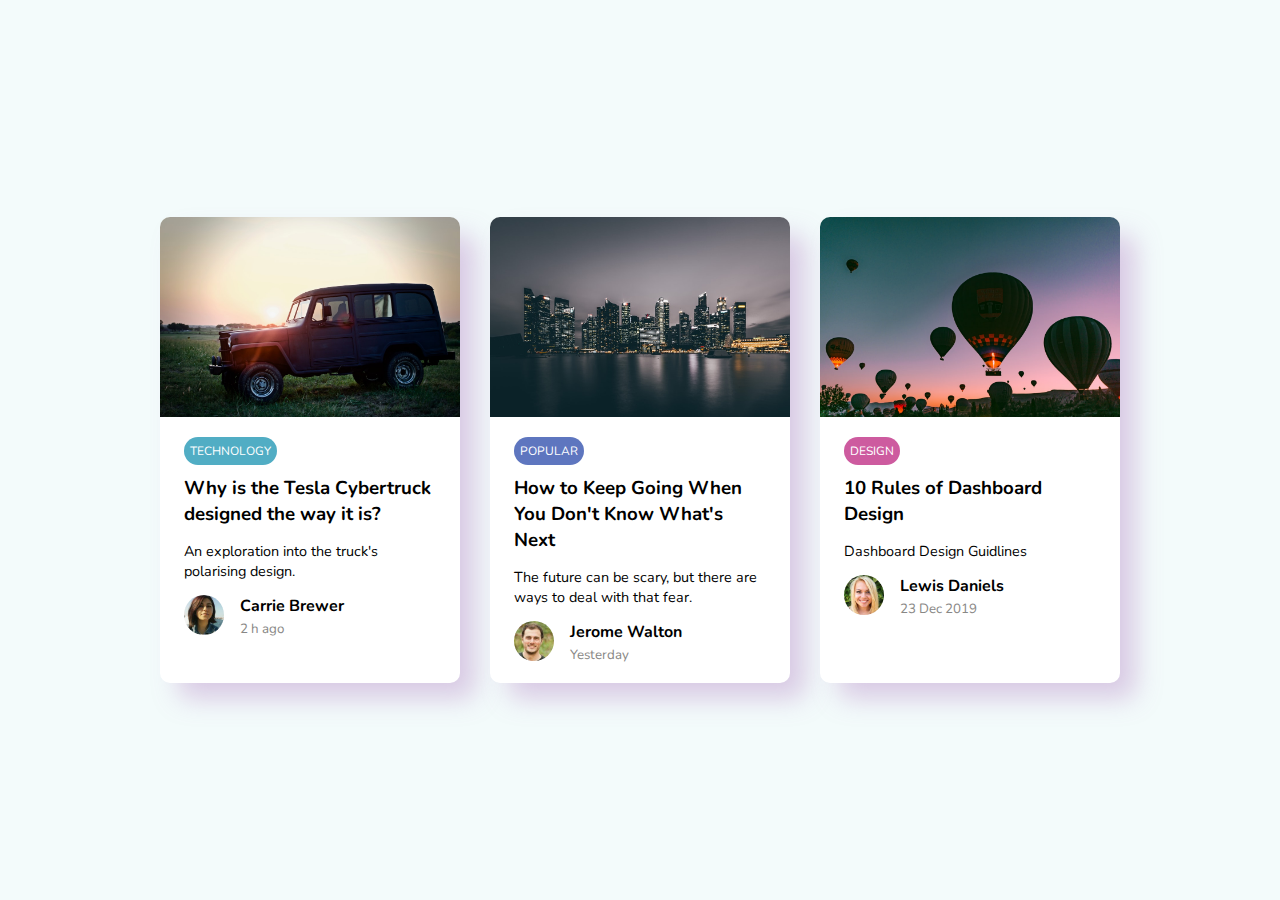
==== index.html @ bc8e4c73 "first commit" ====
<!DOCTYPE html>
<html lang="en">
  <head>
    <meta charset="UTF-8" />
    <meta http-equiv="X-UA-Compatible" content="IE=edge" />
    <meta name="viewport" content="width=device-width, initial-scale=1.0" />
    <title>Week-4-friday</title>
    <link rel="stylesheet" href="style.css" />
  </head>
  <body>
    <main class="container">
      <article class="card">
        <div class="card-header">
          <img src="images/rover.jpeg" alt="rover" />
        </div>
        <div class="card-body">
          <span class="pill pill-teal">technology</span>
          <h3>Why is the Tesla Cybertruck designed the way it is?</h3>
          <p>An exploration into the truck's polarising design.</p>
          <div class="user">
            <img src="images/user-1.jpg" alt="user-1" />
            <div class="user-info">
              <h4>Carrie Brewer</h4>
              <small>2 h ago</small>
            </div>
          </div>
        </div>
      </article>

      <article class="card">
        <div class="card-header">
          <img src="images/city.jpeg" alt="rover" />
        </div>
        <div class="card-body">
          <span class="pill pill-purple">popular</span>
          <h3>How to Keep Going When You Don't Know What's Next</h3>
          <p>
            The future can be scary, but there are ways to deal with that fear.
          </p>
          <div class="user">
            <img src="images/user-2.jpg" alt="user-2" />
            <div class="user-info">
              <h4>Jerome Walton</h4>
              <small>Yesterday</small>
            </div>
          </div>
        </div>
      </article>

      <article class="card">
        <div class="card-header">
          <img src="images/ballons.jpeg" alt="rover" />
        </div>
        <div class="card-body">
          <span class="pill pill-pink">design</span>
          <h3>10 Rules of Dashboard Design</h3>
          <p>Dashboard Design Guidlines</p>
          <div class="user">
            <img src="images/user-3.jpg" alt="user-3" />
            <div class="user-info">
              <h4>Lewis Daniels</h4>
              <small>23 Dec 2019</small>
            </div>
          </div>
        </div>
      </article>
    </main>
  </body>
</html>
---- style.css ----
@import url("https://fonts.googleapis.com/css2?family=Nunito:wght@400;500;600;700&display=swap");
* {
  margin: 0;
  padding: 0;
  box-sizing: border-box;
}

:root {
  --shadow-color: 286deg 36% 56%;
}

body {
  background-color: #f3fbfb;
  font-family: "Nunito", sans-serif;
  display: grid;
  place-items: center;
  min-height: 100vh;
}

.container {
  width: 960px;
  display: flex;
  justify-content: space-between;
}

.card {
  width: 300px;
  background-color: #fff;
  border-radius: 10px;
  box-shadow: 16.9px 16.9px 26.9px -2.5px hsl(var(--shadow-color) / 0.34);
  overflow: hidden;
}

.card-header img {
  width: 100%;
  object-fit: cover;
  height: 200px;
}

.card-body {
  padding: 1em 1.5em;
  min-height: 260px;
}

.pill {
  padding: 0.5em;
  font-size: 0.75rem;
  color: #fff;
  text-transform: uppercase;
  background-color: #fff;
  border-radius: 50px;
}

.pill-teal {
  background-color: #51adc4;
}

.pill-purple {
  background-color: #5e76bf;
}

.pill-pink {
  background-color: #cd5b9f;
}

.card-body h3 {
  margin: 0.75em 0;
}
.card-body p {
  font-size: 0.9rem;
  margin-bottom: 1em;
}

.user {
  display: flex;
  align-items: flex-start;
}

.user img {
  width: 40px;
  height: 40px;
  border-radius: 50%;
  margin-right: 1em;
}

.user-info small {
  color: #888785;
}
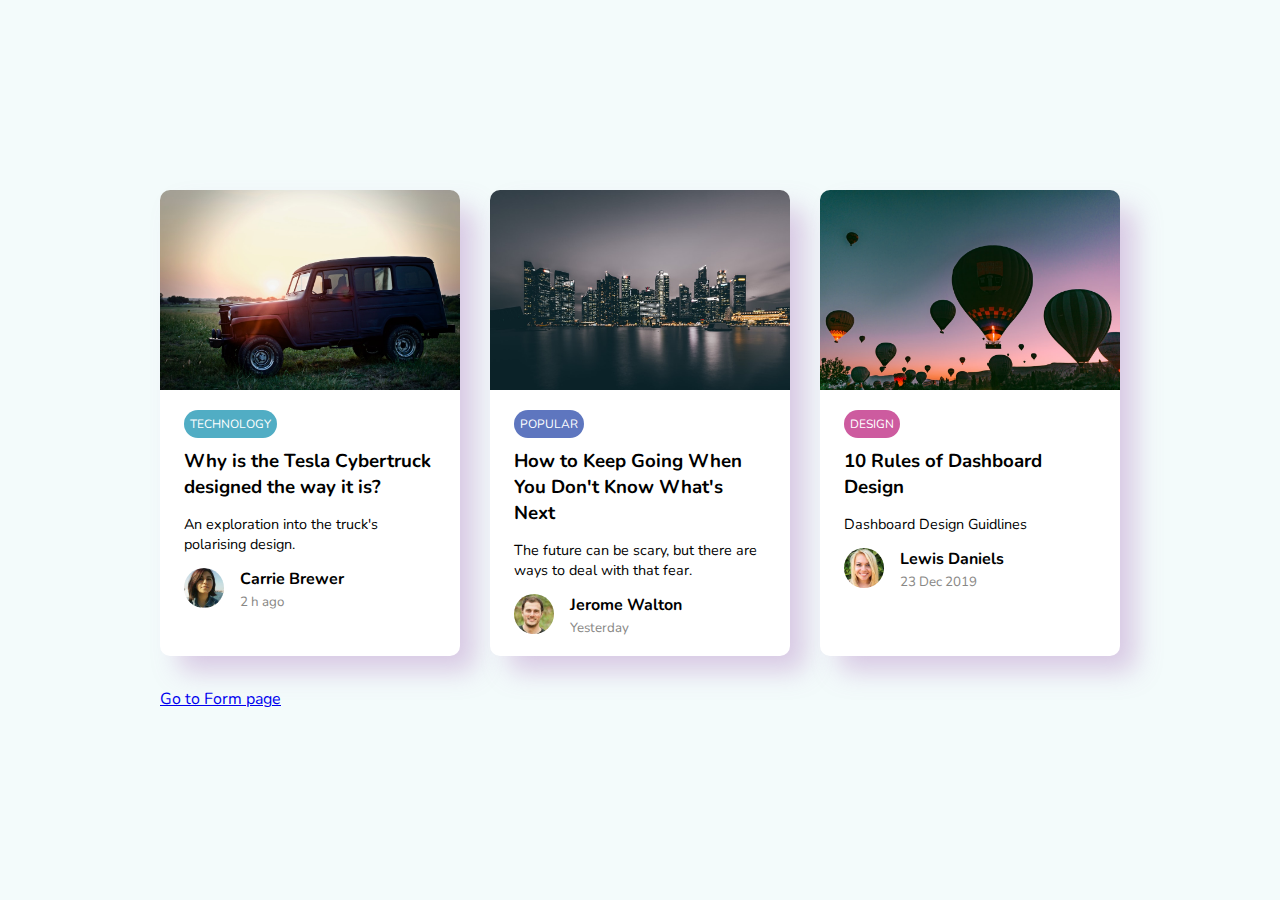
==== commit 2d8a95d0: "final commit" ====
--- a/index.html
+++ b/index.html
@@ -1,69 +1,77 @@
 <!DOCTYPE html>
 <html lang="en">
-  <head>
-    <meta charset="UTF-8" />
-    <meta http-equiv="X-UA-Compatible" content="IE=edge" />
-    <meta name="viewport" content="width=device-width, initial-scale=1.0" />
-    <title>Week-4-friday</title>
-    <link rel="stylesheet" href="style.css" />
-  </head>
-  <body>
-    <main class="container">
-      <article class="card">
-        <div class="card-header">
-          <img src="images/rover.jpeg" alt="rover" />
-        </div>
-        <div class="card-body">
-          <span class="pill pill-teal">technology</span>
-          <h3>Why is the Tesla Cybertruck designed the way it is?</h3>
-          <p>An exploration into the truck's polarising design.</p>
-          <div class="user">
-            <img src="images/user-1.jpg" alt="user-1" />
-            <div class="user-info">
-              <h4>Carrie Brewer</h4>
-              <small>2 h ago</small>
-            </div>
-          </div>
-        </div>
-      </article>
+    <head>
+        <meta charset="UTF-8" />
+        <meta http-equiv="X-UA-Compatible" content="IE=edge" />
+        <meta name="viewport" content="width=device-width, initial-scale=1.0" />
+        <title>Week-4-friday</title>
+        <link rel="stylesheet" href="style.css" />
+    </head>
+    <body>
+        <main class="container">
+            <article class="card">
+                <div class="card-header">
+                    <img src="images/rover.jpeg" alt="rover" />
+                </div>
+                <div class="card-body">
+                    <span class="pill pill-teal">technology</span>
+                    <h3>Why is the Tesla Cybertruck designed the way it is?</h3>
+                    <p>An exploration into the truck's polarising design.</p>
+                    <div class="user">
+                        <img src="images/user-1.jpg" alt="user-1" />
+                        <div class="user-info">
+                            <h4>Carrie Brewer</h4>
+                            <small>2 h ago</small>
+                        </div>
+                    </div>
+                </div>
+            </article>
 
-      <article class="card">
-        <div class="card-header">
-          <img src="images/city.jpeg" alt="rover" />
-        </div>
-        <div class="card-body">
-          <span class="pill pill-purple">popular</span>
-          <h3>How to Keep Going When You Don't Know What's Next</h3>
-          <p>
-            The future can be scary, but there are ways to deal with that fear.
-          </p>
-          <div class="user">
-            <img src="images/user-2.jpg" alt="user-2" />
-            <div class="user-info">
-              <h4>Jerome Walton</h4>
-              <small>Yesterday</small>
-            </div>
-          </div>
-        </div>
-      </article>
+            <article class="card">
+                <div class="card-header">
+                    <img src="images/city.jpeg" alt="rover" />
+                </div>
+                <div class="card-body">
+                    <span class="pill pill-purple">popular</span>
+                    <h3>How to Keep Going When You Don't Know What's Next</h3>
+                    <p>
+                        The future can be scary, but there are ways to deal with
+                        that fear.
+                    </p>
+                    <div class="user">
+                        <img src="images/user-2.jpg" alt="user-2" />
+                        <div class="user-info">
+                            <h4>Jerome Walton</h4>
+                            <small>Yesterday</small>
+                        </div>
+                    </div>
+                </div>
+            </article>
 
-      <article class="card">
-        <div class="card-header">
-          <img src="images/ballons.jpeg" alt="rover" />
-        </div>
-        <div class="card-body">
-          <span class="pill pill-pink">design</span>
-          <h3>10 Rules of Dashboard Design</h3>
-          <p>Dashboard Design Guidlines</p>
-          <div class="user">
-            <img src="images/user-3.jpg" alt="user-3" />
-            <div class="user-info">
-              <h4>Lewis Daniels</h4>
-              <small>23 Dec 2019</small>
-            </div>
-          </div>
-        </div>
-      </article>
-    </main>
-  </body>
+            <article class="card">
+                <div class="card-header">
+                    <img src="images/ballons.jpeg" alt="rover" />
+                </div>
+                <div class="card-body">
+                    <span class="pill pill-pink">design</span>
+                    <h3>10 Rules of Dashboard Design</h3>
+                    <p>Dashboard Design Guidlines</p>
+                    <div class="user">
+                        <img src="images/user-3.jpg" alt="user-3" />
+                        <div class="user-info">
+                            <h4>Lewis Daniels</h4>
+                            <small>23 Dec 2019</small>
+                        </div>
+                    </div>
+                </div>
+            </article>
+
+            <a
+                href="https://aungchanmyaethaw.github.io/week-4-blog-card-and-form/form.html"
+                target="_blank"
+                style="margin-top: 2em"
+                >Go to Form page</a
+            >
+        </main>
+    </body>
 </html>
--- a/style.css
+++ b/style.css
@@ -1,88 +1,89 @@
-@import url("https://fonts.googleapis.com/css2?family=Nunito:wght@400;500;600;700&display=swap");
+@import url('https://fonts.googleapis.com/css2?family=Nunito:wght@400;500;600;700&display=swap');
 * {
-  margin: 0;
-  padding: 0;
-  box-sizing: border-box;
+    margin: 0;
+    padding: 0;
+    box-sizing: border-box;
 }
 
 :root {
-  --shadow-color: 286deg 36% 56%;
+    --shadow-color: 286deg 36% 56%;
 }
 
 body {
-  background-color: #f3fbfb;
-  font-family: "Nunito", sans-serif;
-  display: grid;
-  place-items: center;
-  min-height: 100vh;
+    background-color: #f3fbfb;
+    font-family: 'Nunito', sans-serif;
+    display: grid;
+    place-items: center;
+    min-height: 100vh;
 }
 
 .container {
-  width: 960px;
-  display: flex;
-  justify-content: space-between;
+    width: 960px;
+    display: flex;
+    flex-wrap: wrap;
+    justify-content: space-between;
 }
 
 .card {
-  width: 300px;
-  background-color: #fff;
-  border-radius: 10px;
-  box-shadow: 16.9px 16.9px 26.9px -2.5px hsl(var(--shadow-color) / 0.34);
-  overflow: hidden;
+    width: 300px;
+    background-color: #fff;
+    border-radius: 10px;
+    box-shadow: 16.9px 16.9px 26.9px -2.5px hsl(var(--shadow-color) / 0.34);
+    overflow: hidden;
 }
 
 .card-header img {
-  width: 100%;
-  object-fit: cover;
-  height: 200px;
+    width: 100%;
+    object-fit: cover;
+    height: 200px;
 }
 
 .card-body {
-  padding: 1em 1.5em;
-  min-height: 260px;
+    padding: 1em 1.5em;
+    min-height: 260px;
 }
 
 .pill {
-  padding: 0.5em;
-  font-size: 0.75rem;
-  color: #fff;
-  text-transform: uppercase;
-  background-color: #fff;
-  border-radius: 50px;
+    padding: 0.5em;
+    font-size: 0.75rem;
+    color: #fff;
+    text-transform: uppercase;
+    background-color: #fff;
+    border-radius: 50px;
 }
 
 .pill-teal {
-  background-color: #51adc4;
+    background-color: #51adc4;
 }
 
 .pill-purple {
-  background-color: #5e76bf;
+    background-color: #5e76bf;
 }
 
 .pill-pink {
-  background-color: #cd5b9f;
+    background-color: #cd5b9f;
 }
 
 .card-body h3 {
-  margin: 0.75em 0;
+    margin: 0.75em 0;
 }
 .card-body p {
-  font-size: 0.9rem;
-  margin-bottom: 1em;
+    font-size: 0.9rem;
+    margin-bottom: 1em;
 }
 
 .user {
-  display: flex;
-  align-items: flex-start;
+    display: flex;
+    align-items: flex-start;
 }
 
 .user img {
-  width: 40px;
-  height: 40px;
-  border-radius: 50%;
-  margin-right: 1em;
+    width: 40px;
+    height: 40px;
+    border-radius: 50%;
+    margin-right: 1em;
 }
 
 .user-info small {
-  color: #888785;
+    color: #888785;
 }
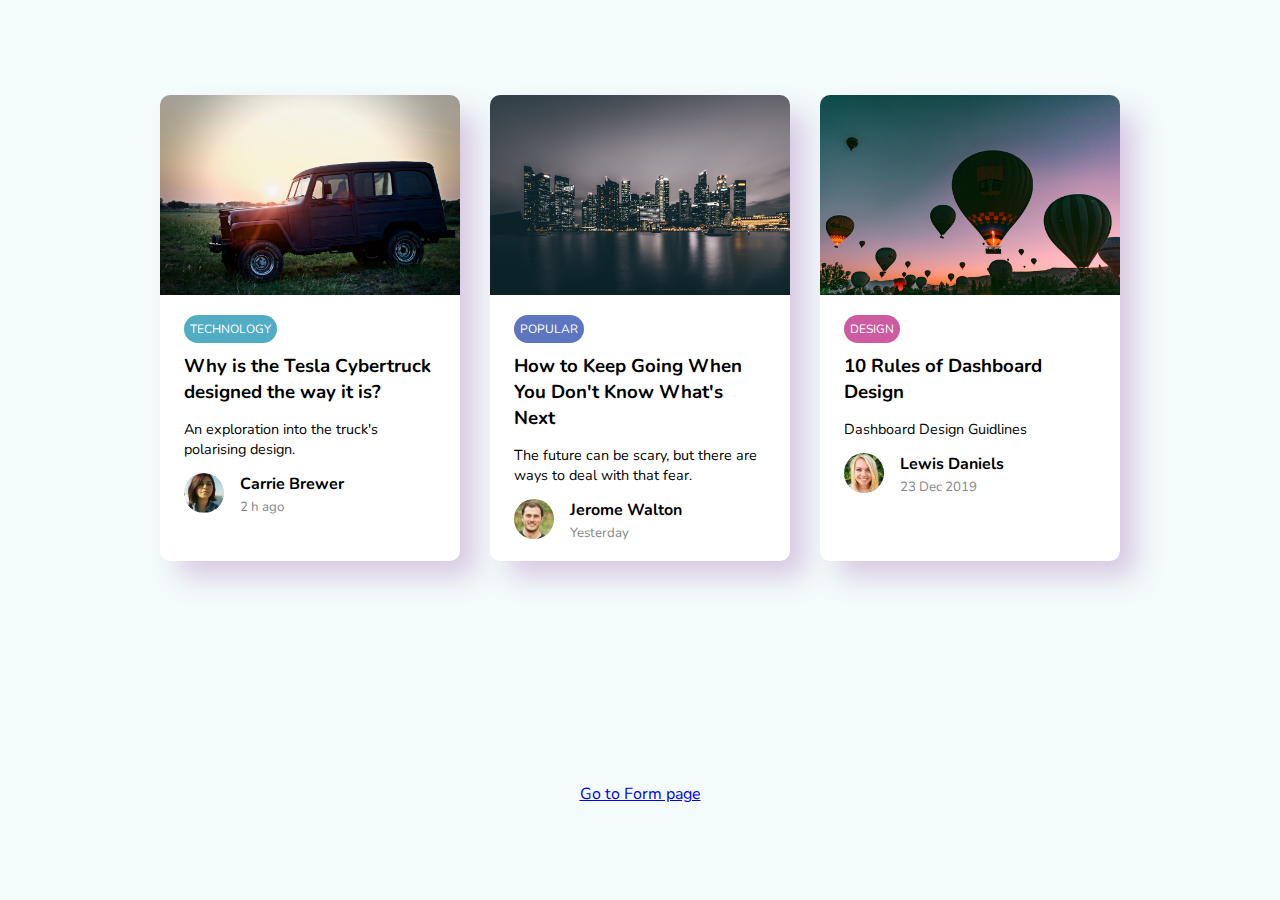
==== commit 21b9dad9: "correct" ====
--- a/index.html
+++ b/index.html
@@ -65,13 +65,12 @@
                     </div>
                 </div>
             </article>
-
-            <a
-                href="https://aungchanmyaethaw.github.io/week-4-blog-card-and-form/form.html"
-                target="_blank"
-                style="margin-top: 2em"
-                >Go to Form page</a
-            >
         </main>
+        <a
+            href="https://aungchanmyaethaw.github.io/week-4-blog-card-and-form/form.html"
+            target="_blank"
+            style="margin-top: 2em"
+            >Go to Form page</a
+        >
     </body>
 </html>
